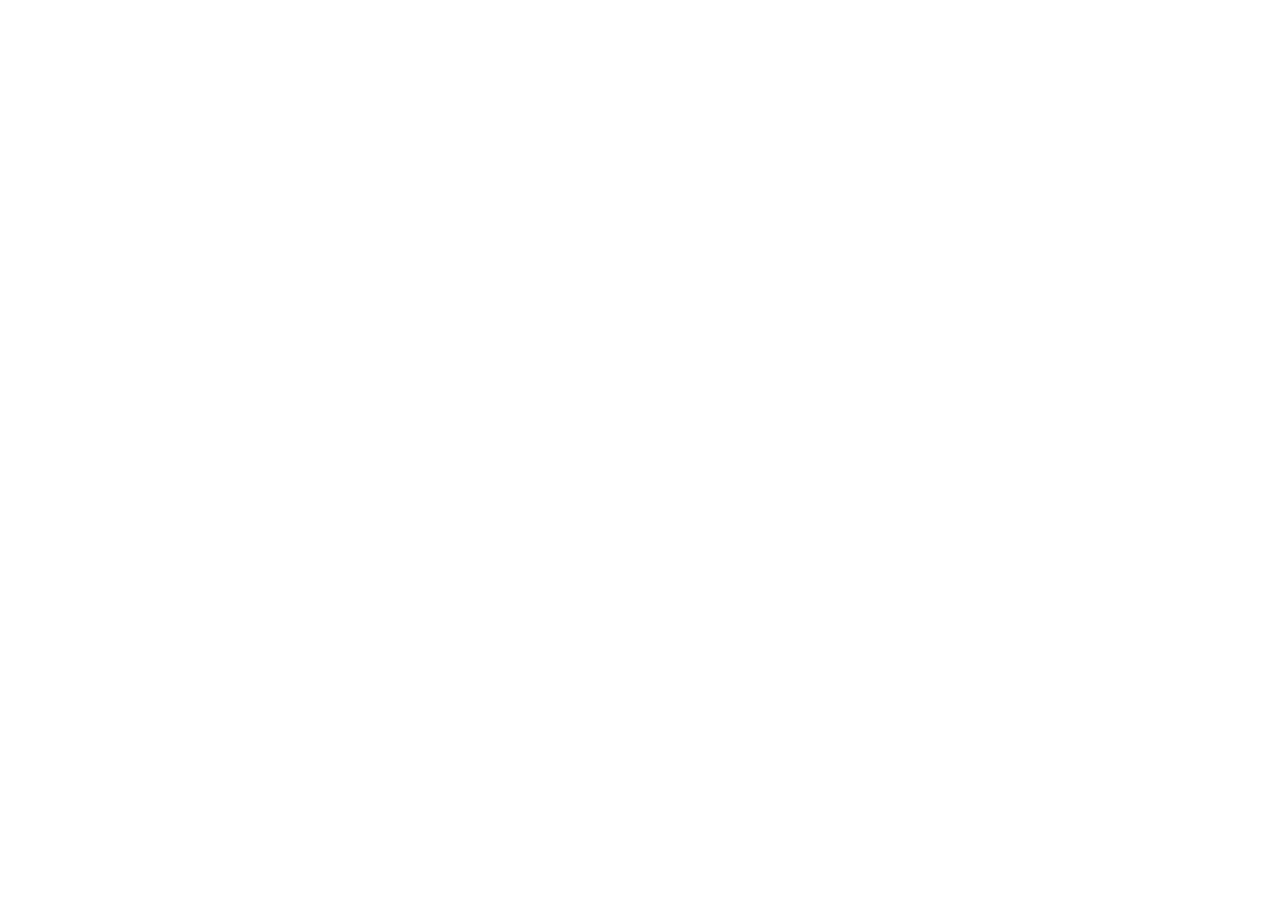
==== concept.html @ f37193d0 "some more pages" ====
<!DOCTYPE html>
<html lang="en">
<head>
  <meta charset="UTF-8">
  <meta name="viewport" content="width=device-width, initial-scale=1.0">
  <title>Hindsight Concept</title>
</head>

<body>
    
</body>


</html>
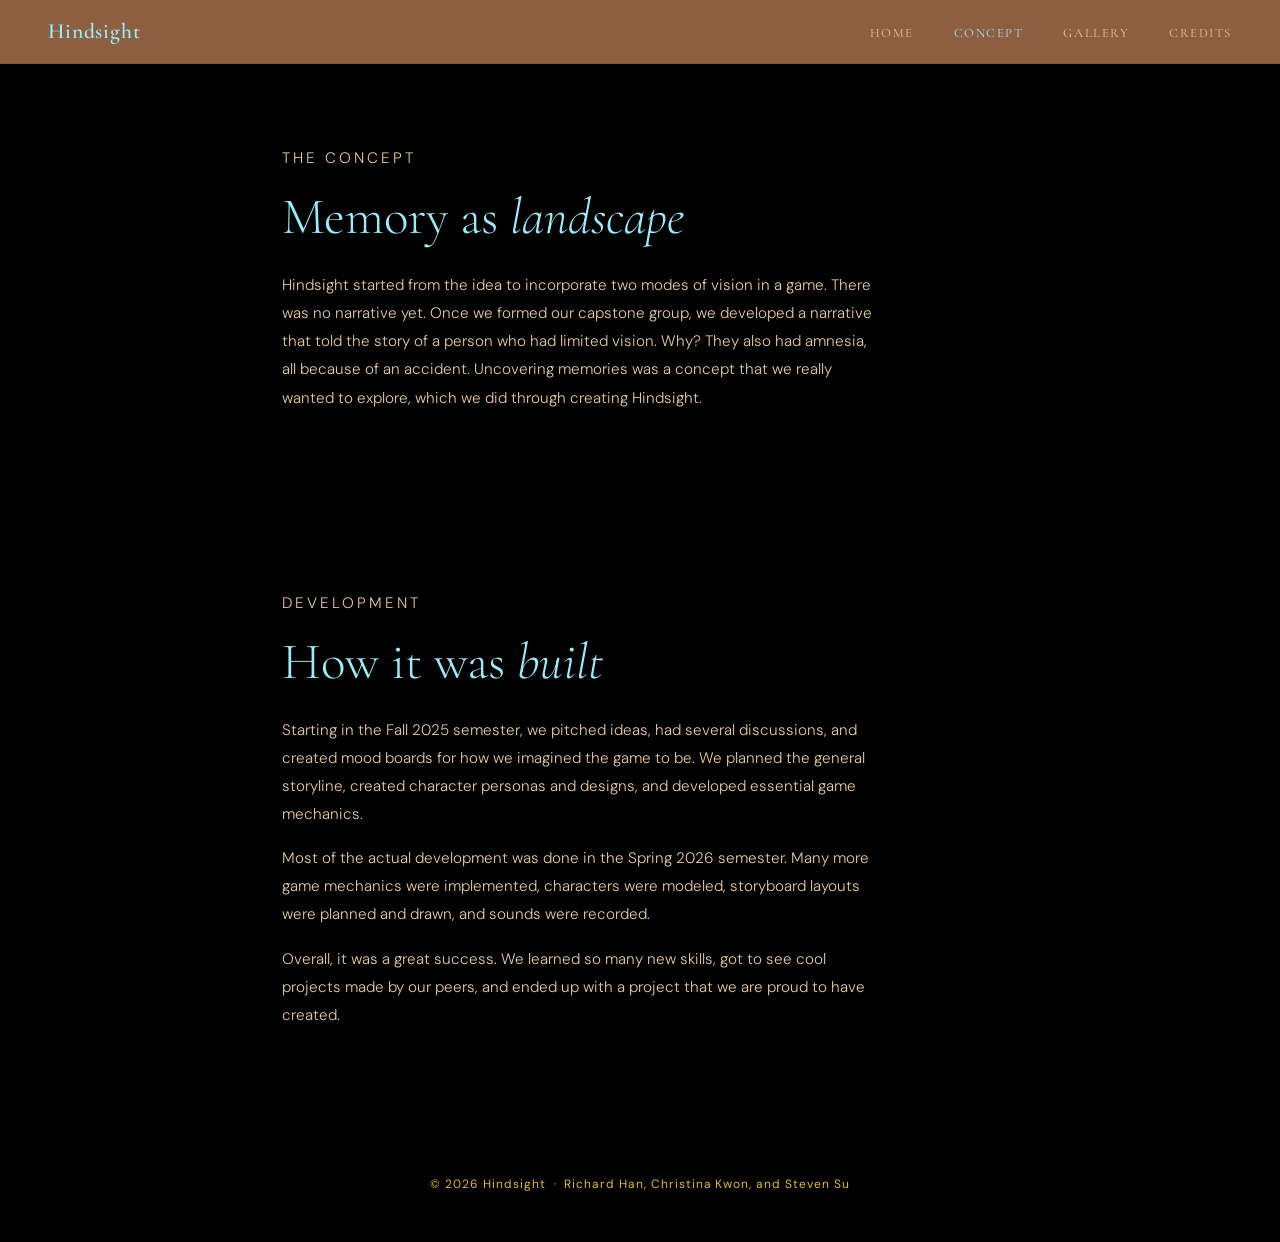
==== commit b6ef1f3f: "EVERYTHING" ====
--- a/concept.html
+++ b/concept.html
@@ -4,11 +4,59 @@
   <meta charset="UTF-8">
   <meta name="viewport" content="width=device-width, initial-scale=1.0">
   <title>Hindsight Concept</title>
+  <link rel="stylesheet" href="style.css">
 </head>
+<body>
 
-<body>
-    
+  <nav>
+    <a href="index.html" class="nav-logo">Hindsight</a>
+    <ul class="nav-links">
+      <li><a href="index.html">Home</a></li>
+      <li><a href="concept.html" class="active"> Concept</a></li>
+      <li><a href="gallery.html">Gallery</a></li>
+      <li><a href="credits.html">Credits</a></li>
+    </ul>
+  </nav>
+
+  <div class="page">
+
+    <div class="section" style="padding-top: 5rem;">
+      <p class="section-label fade-up fade-up-1">The Concept</p>
+      <h2 class="fade-up fade-up-2">Memory as <em>landscape</em></h2>
+      <p class="fade-up fade-up-3">
+        Hindsight started from the idea to incorporate two modes of vision in a game.
+        There was no narrative yet. Once we formed our capstone group, we developed a
+        narrative that told the story of a person who had limited vision. Why? They also
+        had amnesia, all because of an accident. Uncovering memories was a concept that
+        we really wanted to explore, which we did through creating Hindsight.
+      </p>
+    </div>
+
+    <div class="section">
+      <p class="section-label">Development</p>
+      <h2>How it was <em>built</em></h2>
+      <p>
+        Starting in the Fall 2025 semester, we pitched ideas, had several discussions,
+        and created mood boards for how we imagined the game to be. We planned the general
+        storyline, created character personas and designs, and developed essential game mechanics.
+      </p>
+      <p>
+        Most of the actual development was done in the Spring 2026 semester. Many more game
+        mechanics were implemented, characters were modeled, storyboard layouts were planned
+        and drawn, and sounds were recorded.
+      </p>
+      <p>
+        Overall, it was a great success. We learned so many new skills, got to see
+        cool projects made by our peers, and ended up with a project that we are proud
+        to have created.
+      </p>
+    </div>
+
+  </div>
+
+  <footer>
+    &copy; 2026 Hindsight &nbsp;&middot;&nbsp; Richard Han, Christina Kwon, and Steven Su
+  </footer>
+
 </body>
-
-
-</html>
+</html>
--- a/style.css
+++ b/style.css
@@ -0,0 +1,324 @@
+@import url('https://fonts.googleapis.com/css2?family=Cormorant+Garamond:ital,wght@0,300;0,400;0,600;1,300;1,400&family=DM+Sans:wght@300;400;500&display=swap');
+
+*, *::before, *::after {
+  box-sizing: border-box;
+  margin: 0;
+  padding: 0;
+}
+
+:root {
+  --bg: #000000;
+  --bg-card: #615782;
+  --text-primary: #9aebfc;
+  --text-secondary: #e4c99b;
+  --text-muted: #e2ba1c;
+  --accent: #7e89c5;
+  --border: rgba(0,0,0,0.08);
+  --border-hover: rgba(0,0,0,0.18);
+  --nav-height: 64px;
+  --font-display: 'Cormorant Garamond', Georgia, serif;
+  --font-body: 'DM Sans', system-ui, sans-serif;
+}
+
+html {
+  font-size: 16px;
+  scroll-behavior: smooth;
+}
+
+body {
+  font-family: var(--font-body);
+  background: var(--bg);
+  color: var(--text-primary);
+  min-height: 100vh;
+  line-height: 1.7;
+  -webkit-font-smoothing: antialiased;
+}
+
+/* ── Nav ── */
+nav {
+  position: fixed;
+  top: 0;
+  left: 0;
+  right: 0;
+  height: var(--nav-height);
+  display: flex;
+  align-items: center;
+  justify-content: space-between;
+  padding: 0 3rem;
+  background: rgba(161, 109, 73, 0.88);
+  backdrop-filter: blur(12px);
+  -webkit-backdrop-filter: blur(12px);
+  border-bottom: 1px solid var(--border);
+  z-index: 100;
+}
+
+.nav-logo {
+  font-family: var(--font-display);
+  font-size: 1.35rem;
+  font-weight: 600;
+  letter-spacing: 0.04em;
+  color: var(--text-primary);
+  text-decoration: none;
+}
+
+.nav-links {
+  display: flex;
+  gap: 2.5rem;
+  list-style: none;
+}
+
+.nav-links a {
+  font-size: 0.8rem;
+  font-weight: 400;
+  letter-spacing: 0.12em;
+  text-transform: uppercase;
+  color: var(--text-secondary);
+  text-decoration: none;
+  transition: color 0.2s;
+}
+
+.nav-links a:hover,
+.nav-links a.active {
+  color: var(--text-primary);
+}
+
+/* ── Page wrapper ── */
+.page {
+  padding-top: var(--nav-height);
+  min-height: 100vh;
+}
+
+/* ── Hero ── */
+.hero {
+  display: flex;
+  flex-direction: column;
+  align-items: center;
+  justify-content: center;
+  text-align: center;
+  padding: 8rem 2rem 5rem;
+  min-height: 90vh;
+  position: relative;
+}
+
+.hero-eyebrow {
+  font-size: 0.72rem;
+  letter-spacing: 0.22em;
+  text-transform: uppercase;
+  color: var(--text-muted);
+  margin-bottom: 1.5rem;
+  font-weight: 400;
+}
+
+.hero h1 {
+  font-family: var(--font-display);
+  font-size: clamp(4rem, 12vw, 9rem);
+  font-weight: 300;
+  line-height: 0.95;
+  letter-spacing: -0.01em;
+  color: var(--text-primary);
+  margin-bottom: 2rem;
+}
+
+.hero h1 em {
+  font-style: italic;
+  font-weight: 300;
+}
+
+.hero-sub {
+  font-size: 0.95rem;
+  font-weight: 300;
+  color: var(--text-secondary);
+  max-width: 38ch;
+  line-height: 1.8;
+  margin-bottom: 3rem;
+}
+
+.hero-divider {
+  width: 1px;
+  height: 60px;
+  background: linear-gradient(to bottom, transparent, var(--border-hover), transparent);
+  margin: 0 auto;
+}
+
+/* ── Sections ── */
+.section {
+  padding: 5rem 2rem;
+  max-width: 780px;
+  margin: 0 auto;
+}
+
+.section + .section {
+  border-top: 1px solid var(--border);
+}
+
+.section-label {
+  font-size: 0.7rem;
+  letter-spacing: 0.2em;
+  text-transform: uppercase;
+  color: var(--text-muted);
+  margin-bottom: 1.5rem;
+  font-weight: 400;
+}
+
+.section h2 {
+  font-family: var(--font-display);
+  font-size: clamp(2rem, 5vw, 3.2rem);
+  font-weight: 300;
+  line-height: 1.15;
+  margin-bottom: 1.5rem;
+}
+
+.section h2 em {
+  font-style: italic;
+}
+
+.section p {
+  font-size: 0.95rem;
+  color: var(--text-secondary);
+  max-width: 60ch;
+  margin-bottom: 1rem;
+  font-weight: 300;
+  line-height: 1.85;
+}
+
+/* ── Media ── */
+.media-block {
+  margin: 3rem 0;
+  border-radius: 4px;
+  overflow: hidden;
+  border: 1px solid var(--border);
+}
+
+.media-block img,
+.media-block video {
+  width: 100%;
+  display: block;
+}
+
+.media-caption {
+  font-size: 0.75rem;
+  color: var(--text-muted);
+  padding: 0.75rem 1rem;
+  background: var(--bg-card);
+  letter-spacing: 0.04em;
+}
+
+/* ── Concept page ── */
+.concept-grid {
+  display: grid;
+  grid-template-columns: 1fr 1fr;
+  gap: 1.5rem;
+  margin: 2.5rem 0;
+}
+
+.concept-card {
+  background: var(--bg-card);
+  border: 1px solid var(--border);
+  border-radius: 4px;
+  padding: 1.75rem;
+  transition: border-color 0.2s;
+}
+
+.concept-card:hover {
+  border-color: var(--border-hover);
+}
+
+.concept-card-num {
+  font-family: var(--font-display);
+  font-size: 2.5rem;
+  font-weight: 300;
+  color: var(--text-muted);
+  display: block;
+  margin-bottom: 0.5rem;
+}
+
+.concept-card h3 {
+  font-size: 0.8rem;
+  font-weight: 500;
+  letter-spacing: 0.1em;
+  text-transform: uppercase;
+  color: var(--text-primary);
+  margin-bottom: 0.75rem;
+}
+
+.concept-card p {
+  font-size: 0.88rem;
+  color: var(--text-secondary);
+  line-height: 1.75;
+  margin: 0;
+  font-weight: 300;
+}
+
+/* ── Credits page ── */
+.credits-list {
+  list-style: none;
+  margin: 2rem 0;
+}
+
+.credits-list li {
+  display: flex;
+  align-items: baseline;
+  gap: 1.5rem;
+  padding: 1.1rem 0;
+  border-bottom: 1px solid var(--border);
+}
+
+.credits-list li:first-child {
+  border-top: 1px solid var(--border);
+}
+
+.credit-role {
+  font-size: 0.7rem;
+  letter-spacing: 0.14em;
+  text-transform: uppercase;
+  color: var(--text-muted);
+  width: 220px;
+  flex-shrink: 0;
+}
+
+.credit-name {
+  font-family: var(--font-display);
+  font-size: 1.2rem;
+  font-weight: 400;
+  color: var(--text-primary);
+}
+
+a {
+  font-family: var(--font-display);
+  font-size: 1.2rem;
+  font-weight: 400;
+  color: var(--text-primary);
+}
+
+/* ── Footer ── */
+footer {
+  text-align: center;
+  padding: 3rem 2rem;
+  font-size: 0.75rem;
+  color: var(--text-muted);
+  letter-spacing: 0.08em;
+  border-top: 1px solid var(--border);
+}
+
+/* ── Animations ── */
+@keyframes fadeUp {
+  from { opacity: 0; transform: translateY(20px); }
+  to   { opacity: 1; transform: translateY(0); }
+}
+
+.fade-up {
+  animation: fadeUp 0.9s ease both;
+}
+
+.fade-up-1 { animation-delay: 0.1s; }
+.fade-up-2 { animation-delay: 0.25s; }
+.fade-up-3 { animation-delay: 0.4s; }
+.fade-up-4 { animation-delay: 0.55s; }
+
+/* ── Responsive ── */
+@media (max-width: 640px) {
+  nav { padding: 0 1.5rem; }
+  .concept-grid { grid-template-columns: 1fr; }
+  .section { padding: 3.5rem 1.5rem; }
+  .credit-role { min-width: 100px; }
+}
